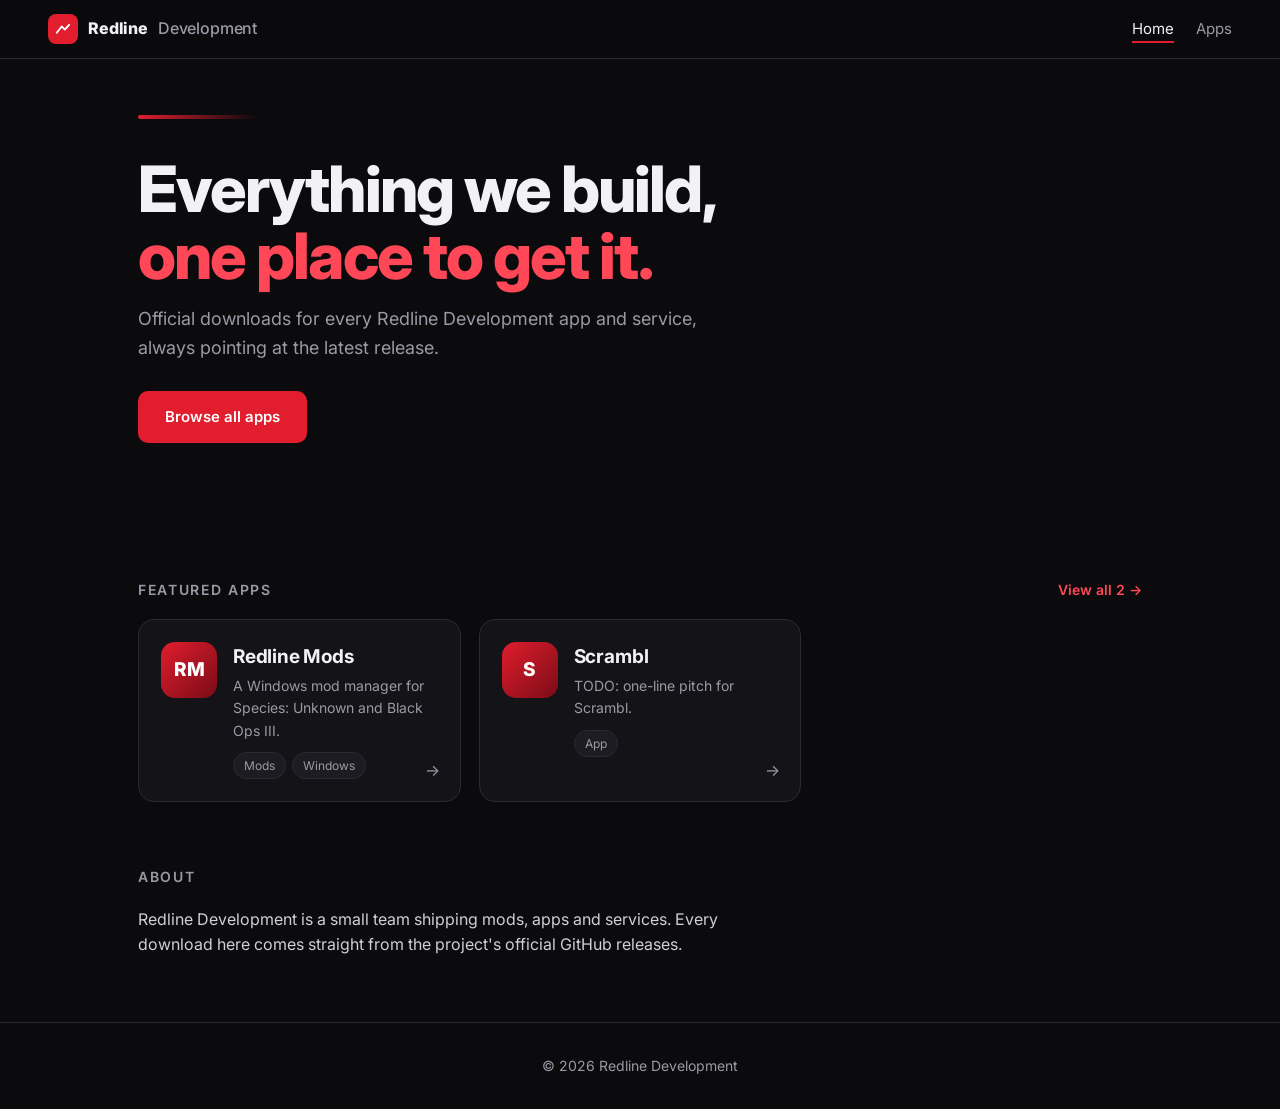
==== index.html @ cdb6545b "Add Apps page and per-app detail pages" ====
<!doctype html>
<html lang="en">
<head>
  <meta charset="utf-8">
  <meta name="viewport" content="width=device-width, initial-scale=1">
  <title>Redline Development</title>
  <meta name="description" content="Downloads for every Redline Development app and service.">
  <link rel="icon" href="data:image/svg+xml,<svg xmlns='http://www.w3.org/2000/svg' viewBox='0 0 32 32'><rect width='32' height='32' rx='7' fill='%23e11d2e'/><path d='M6 22 L14 12 L19 17 L26 9' stroke='white' stroke-width='3' fill='none' stroke-linecap='round' stroke-linejoin='round'/></svg>">
  <link rel="preconnect" href="https://fonts.googleapis.com">
  <link href="https://fonts.googleapis.com/css2?family=Inter:wght@400;500;600;800&display=swap" rel="stylesheet">
  <link rel="stylesheet" href="styles.css">
</head>
<body data-page="home">
  <header class="nav">
    <a class="brand" href="index.html">
      <span class="logo" aria-hidden="true"><svg viewBox="0 0 32 32"><path d="M6 22 L14 12 L19 17 L26 9"/></svg></span>
      Redline <span class="muted">Development</span>
    </a>
    <nav><a href="index.html" data-nav="home">Home</a><a href="apps.html" data-nav="apps">Apps</a></nav>
  </header>

  <main>
    <section class="hero">
      <div class="redline" aria-hidden="true"></div>
      <h1>Everything we build,<br><span class="accent">one place to get it.</span></h1>
      <p class="lead">Official downloads for every Redline Development app and service, always pointing at the latest release.</p>
      <a class="btn primary lg" href="apps.html">Browse all apps</a>
    </section>

    <section>
      <div class="section-head"><h2>Featured apps</h2><a class="link" href="apps.html">View all <span id="app-count"></span> →</a></div>
      <div id="featured" class="grid"></div>
    </section>

    <section class="about">
      <h2>About</h2>
      <p>Redline Development is a small team shipping mods, apps and services. Every download here comes straight from the project's official GitHub releases.</p>
    </section>
  </main>

  <footer>© <span data-year></span> Redline Development</footer>
  <script src="apps.js"></script>
  <script src="site.js"></script>
</body>
</html>
---- styles.css ----
:root{--bg:#0b0b0d;--surface:#141418;--surface-2:#1c1c22;--border:#2a2a32;--text:#f2f2f4;--muted:#9a9aa6;--body:#cfcfd6;--red:#e11d2e;--red-2:#ff4757}
*{box-sizing:border-box}
html{scroll-behavior:smooth}
body{margin:0;background:var(--bg);color:var(--text);font:16px/1.6 Inter,system-ui,-apple-system,Segoe UI,Roboto,sans-serif;min-height:100vh;display:flex;flex-direction:column}
a{color:inherit;text-decoration:none}
.muted{color:var(--muted)}.small{font-size:13px}
.accent{color:var(--red-2)}
.prose a,.panel a:not(.btn){color:var(--red-2)}
/* nav */
.nav{position:sticky;top:0;z-index:10;display:flex;justify-content:space-between;align-items:center;padding:14px clamp(16px,5vw,48px);background:rgba(11,11,13,.85);backdrop-filter:blur(10px);border-bottom:1px solid var(--border)}
.brand{display:flex;align-items:center;gap:10px;font-weight:800;letter-spacing:-.01em}
.brand .muted{font-weight:500}
.logo{width:30px;height:30px;border-radius:8px;background:var(--red);display:grid;place-items:center;flex:none}
.logo svg{width:20px;height:20px}.logo path{stroke:#fff;stroke-width:3;fill:none;stroke-linecap:round;stroke-linejoin:round}
.nav nav{display:flex;gap:22px;font-size:15px;color:var(--muted)}
.nav nav a:hover,.nav nav a.active{color:var(--text)}
.nav nav a.active{box-shadow:0 2px 0 var(--red)}
main{width:100%;max-width:1100px;margin:0 auto;padding:0 clamp(16px,5vw,48px);flex:1}
/* headings */
.hero{position:relative;padding:96px 0 72px}
.page-head{position:relative;padding:72px 0 32px}
.redline{position:absolute;left:0;top:48px;width:120px;height:4px;border-radius:2px;background:linear-gradient(90deg,var(--red),transparent)}
.hero .redline{top:56px}
h1{font-size:clamp(36px,6vw,64px);line-height:1.05;letter-spacing:-.03em;margin:0 0 16px;font-weight:800}
.lead{max-width:600px;font-size:18px;color:var(--muted);margin:0 0 28px}
h2{font-size:14px;text-transform:uppercase;letter-spacing:.12em;color:var(--muted);margin:0 0 18px;font-weight:600}
section{margin-bottom:64px}
.section-head{display:flex;justify-content:space-between;align-items:baseline;gap:16px}
.link{color:var(--red-2);font-weight:600;font-size:14px}.link:hover{text-decoration:underline}
/* search */
.search{width:100%;max-width:420px;padding:12px 16px;border-radius:10px;border:1px solid var(--border);background:var(--surface);color:var(--text);font:inherit}
.search:focus{outline:none;border-color:var(--red)}
.empty{grid-column:1/-1}
/* tiles */
.grid{display:grid;grid-template-columns:repeat(auto-fill,minmax(300px,1fr));gap:18px}
.tile{position:relative;display:flex;gap:16px;align-items:flex-start;padding:22px;background:var(--surface);border:1px solid var(--border);border-radius:16px;transition:border-color .2s,transform .2s,background .2s}
.tile:hover{border-color:var(--red);transform:translateY(-2px);background:#17171c}
.tile-body{min-width:0;flex:1}
.tile h3{margin:0;font-size:19px;letter-spacing:-.01em}
.tagline{margin:2px 0 10px;color:var(--muted);font-size:14px}
.tile-version{position:absolute;top:18px;right:18px;font-size:12px;font-weight:600;color:var(--muted)}
.arrow{position:absolute;right:20px;bottom:18px;color:var(--muted);transition:transform .2s,color .2s}
.tile:hover .arrow{color:var(--red-2);transform:translateX(3px)}
.app-icon{flex:none;width:56px;height:56px;border-radius:14px;background:linear-gradient(135deg,var(--red),#7a0c16);display:grid;place-items:center;font-weight:800;font-size:19px;overflow:hidden;color:#fff}
.app-icon img{width:100%;height:100%;object-fit:cover}
.app-icon.xl{width:96px;height:96px;border-radius:22px;font-size:32px}
.tags{display:flex;gap:6px;flex-wrap:wrap}.tags span{font-size:12px;padding:3px 10px;border-radius:999px;background:var(--surface-2);border:1px solid var(--border);color:var(--muted)}
/* buttons */
.btn{display:inline-block;padding:10px 18px;border-radius:10px;font-weight:600;font-size:14px;border:1px solid transparent;transition:background .2s,border-color .2s;text-align:center}
.btn.lg{padding:13px 26px;font-size:15px}
.btn.primary{background:var(--red);color:#fff}.btn.primary:hover{background:var(--red-2)}
.btn.disabled,.btn.disabled:hover{background:var(--surface-2);color:var(--muted);border-color:var(--border);cursor:default}
.btn.ghost{border-color:var(--border)}.btn.ghost:hover{border-color:var(--muted)}
/* app page */
.back{display:inline-block;margin:32px 0 0;color:var(--muted);font-size:14px}.back:hover{color:var(--text)}
.app-hero{display:flex;gap:28px;align-items:center;padding:32px 0 48px;border-bottom:1px solid var(--border);margin-bottom:48px}
.app-hero h1{font-size:clamp(32px,5vw,52px);margin-bottom:6px}
.app-hero .lead{margin-bottom:14px}
.app-hero-text{flex:1;min-width:0}
.app-hero-cta{display:flex;flex-direction:column;align-items:center;gap:8px}
.app-layout{display:grid;grid-template-columns:minmax(0,1fr) 280px;gap:40px}
.prose{color:var(--body);margin:0 0 14px;max-width:680px}
.features{margin:0;padding:0;list-style:none;display:grid;gap:10px}
.features li{position:relative;padding-left:22px;color:var(--body)}
.features li::before{content:"";position:absolute;left:0;top:.62em;width:10px;height:3px;border-radius:2px;background:var(--red)}
.gallery{display:grid;grid-template-columns:repeat(auto-fill,minmax(220px,1fr));gap:14px}
.gallery figure{margin:0}
.gallery img{width:100%;aspect-ratio:16/10;object-fit:cover;border-radius:12px;border:1px solid var(--border);display:block}
.gallery figcaption{font-size:13px;color:var(--muted);margin-top:6px}
.shot-ph{aspect-ratio:16/10;border-radius:12px;border:1px dashed var(--border);background:repeating-linear-gradient(135deg,var(--surface),var(--surface) 12px,#16161b 12px,#16161b 24px);display:grid;place-items:center}
.shot-ph span{font-size:13px;color:var(--muted)}
.panel{padding:18px 20px;background:var(--surface);border:1px solid var(--border);border-radius:14px;font-size:14px}
.panel h3{margin:0 0 12px;font-size:15px}
.app-side{position:sticky;top:84px;align-self:start}
dl{display:grid;grid-template-columns:auto 1fr;gap:8px 16px;margin:0 0 16px}
dt{color:var(--muted)}dd{margin:0;text-align:right;font-weight:500}
.side-links{display:flex;flex-direction:column;gap:8px;border-top:1px solid var(--border);padding-top:14px}
.side-links a{color:var(--red-2)}.side-links a:hover{text-decoration:underline}
.assets{list-style:none;margin:0;padding:0;display:grid;gap:8px}
.assets li{display:flex;justify-content:space-between;gap:12px}.assets a{word-break:break-all}
.notfound{padding:96px 0;text-align:center}
.about p{max-width:640px;color:var(--body);margin:0}
footer{text-align:center;padding:32px 16px;color:var(--muted);font-size:14px;border-top:1px solid var(--border)}
@media (max-width:820px){
  .app-layout{grid-template-columns:1fr;gap:0}
  .app-side{position:static;margin-bottom:48px}
  .app-hero{flex-direction:column;align-items:flex-start;gap:18px}
  .app-hero-cta{align-items:flex-start}
}
@media (max-width:480px){.grid{grid-template-columns:1fr}.hero{padding:72px 0 48px}.nav nav{gap:16px}}
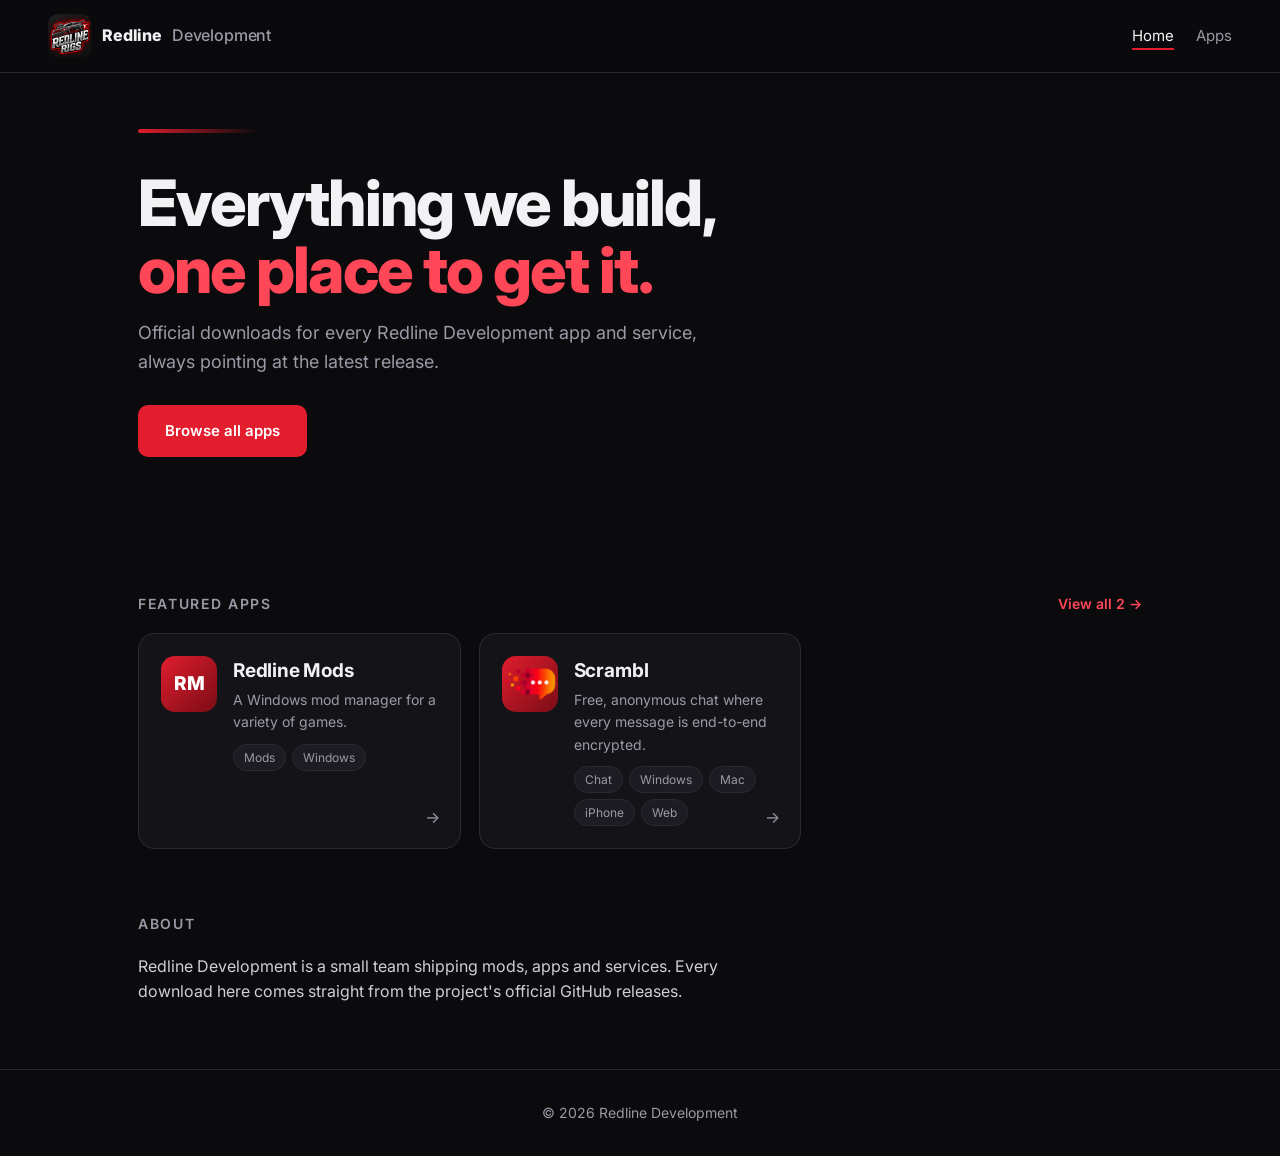
==== commit 86ded5b5: "Use Redline logo in header" ====
--- a/index.html
+++ b/index.html
@@ -5,7 +5,7 @@
   <meta name="viewport" content="width=device-width, initial-scale=1">
   <title>Redline Development</title>
   <meta name="description" content="Downloads for every Redline Development app and service.">
-  <link rel="icon" href="data:image/svg+xml,<svg xmlns='http://www.w3.org/2000/svg' viewBox='0 0 32 32'><rect width='32' height='32' rx='7' fill='%23e11d2e'/><path d='M6 22 L14 12 L19 17 L26 9' stroke='white' stroke-width='3' fill='none' stroke-linecap='round' stroke-linejoin='round'/></svg>">
+  <link rel="icon" type="image/png" href="assets/brand/favicon.png">
   <link rel="preconnect" href="https://fonts.googleapis.com">
   <link href="https://fonts.googleapis.com/css2?family=Inter:wght@400;500;600;800&display=swap" rel="stylesheet">
   <link rel="stylesheet" href="styles.css">
@@ -13,7 +13,7 @@
 <body data-page="home">
   <header class="nav">
     <a class="brand" href="index.html">
-      <span class="logo" aria-hidden="true"><svg viewBox="0 0 32 32"><path d="M6 22 L14 12 L19 17 L26 9"/></svg></span>
+      <img class="logo" src="assets/brand/logo.png" alt="" width="44" height="44">
       Redline <span class="muted">Development</span>
     </a>
     <nav><a href="index.html" data-nav="home">Home</a><a href="apps.html" data-nav="apps">Apps</a></nav>
--- a/styles.css
+++ b/styles.css
@@ -10,8 +10,7 @@
 .nav{position:sticky;top:0;z-index:10;display:flex;justify-content:space-between;align-items:center;padding:14px clamp(16px,5vw,48px);background:rgba(11,11,13,.85);backdrop-filter:blur(10px);border-bottom:1px solid var(--border)}
 .brand{display:flex;align-items:center;gap:10px;font-weight:800;letter-spacing:-.01em}
 .brand .muted{font-weight:500}
-.logo{width:30px;height:30px;border-radius:8px;background:var(--red);display:grid;place-items:center;flex:none}
-.logo svg{width:20px;height:20px}.logo path{stroke:#fff;stroke-width:3;fill:none;stroke-linecap:round;stroke-linejoin:round}
+.logo{width:44px;height:44px;border-radius:10px;object-fit:cover;display:block;flex:none}
 .nav nav{display:flex;gap:22px;font-size:15px;color:var(--muted)}
 .nav nav a:hover,.nav nav a.active{color:var(--text)}
 .nav nav a.active{box-shadow:0 2px 0 var(--red)}
@@ -88,3 +87,9 @@
   .app-hero-cta{align-items:flex-start}
 }
 @media (max-width:480px){.grid{grid-template-columns:1fr}.hero{padding:72px 0 48px}.nav nav{gap:16px}}
+.dl-list{list-style:none;margin:0;padding:0;display:grid;gap:4px}
+.dl-list li{display:flex;justify-content:space-between;align-items:center;gap:16px;padding:12px 0;border-bottom:1px solid var(--border)}
+.dl-list li:last-child{border-bottom:0}
+.dl-list li>div{display:flex;flex-direction:column;min-width:0}
+.dl-list .btn{flex:none;padding:8px 14px}
+.side-links+.side-links{margin-top:14px}
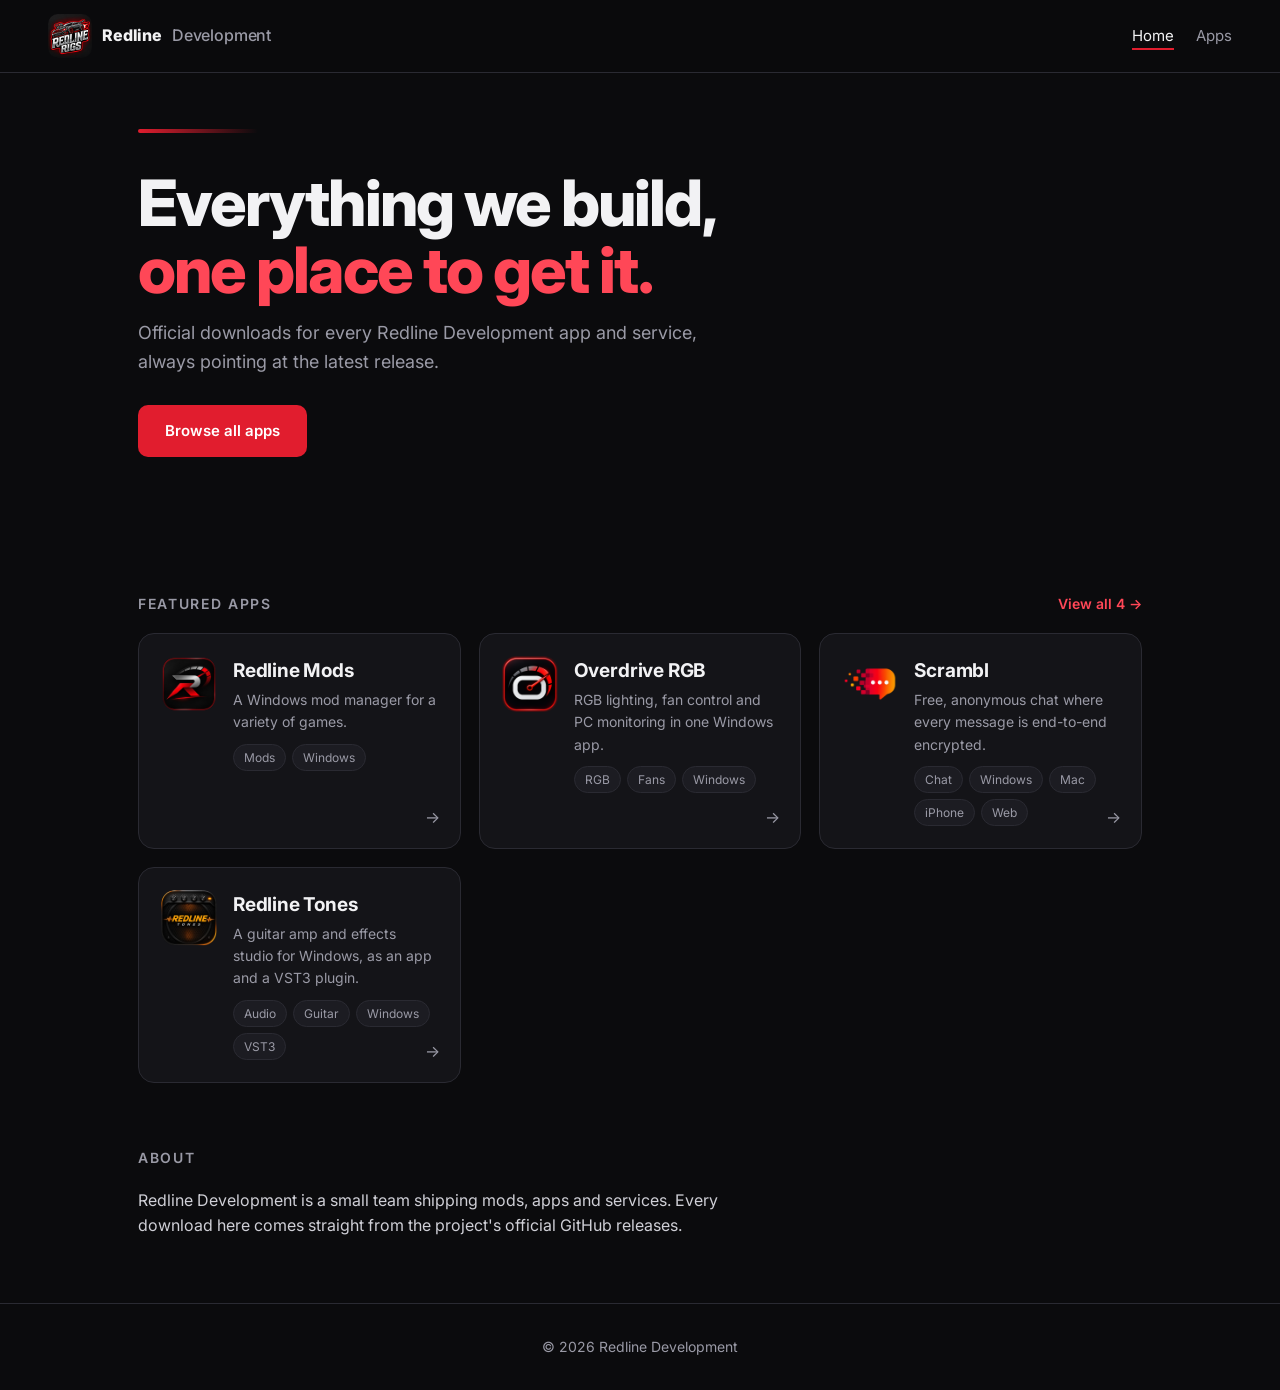
==== commit 54ede85e: "Scrambl downloads from scrambl.duckdns.org (1.7.0), Redline Tones 1.4.4, cache-busting" ====
--- a/index.html
+++ b/index.html
@@ -8,7 +8,7 @@
   <link rel="icon" type="image/png" href="assets/brand/favicon.png">
   <link rel="preconnect" href="https://fonts.googleapis.com">
   <link href="https://fonts.googleapis.com/css2?family=Inter:wght@400;500;600;800&display=swap" rel="stylesheet">
-  <link rel="stylesheet" href="styles.css">
+  <link rel="stylesheet" href="styles.css?v=202611252351">
 </head>
 <body data-page="home">
   <header class="nav">
@@ -39,7 +39,7 @@
   </main>
 
   <footer>© <span data-year></span> Redline Development</footer>
-  <script src="apps.js"></script>
-  <script src="site.js"></script>
+  <script src="apps.js?v=202611252351"></script>
+  <script src="site.js?v=202611252351"></script>
 </body>
 </html>
--- a/styles.css
+++ b/styles.css
@@ -42,6 +42,7 @@
 .tile:hover .arrow{color:var(--red-2);transform:translateX(3px)}
 .app-icon{flex:none;width:56px;height:56px;border-radius:14px;background:linear-gradient(135deg,var(--red),#7a0c16);display:grid;place-items:center;font-weight:800;font-size:19px;overflow:hidden;color:#fff}
 .app-icon img{width:100%;height:100%;object-fit:cover}
+.app-icon:has(img){background:none}
 .app-icon.xl{width:96px;height:96px;border-radius:22px;font-size:32px}
 .tags{display:flex;gap:6px;flex-wrap:wrap}.tags span{font-size:12px;padding:3px 10px;border-radius:999px;background:var(--surface-2);border:1px solid var(--border);color:var(--muted)}
 /* buttons */
@@ -62,12 +63,22 @@
 .features{margin:0;padding:0;list-style:none;display:grid;gap:10px}
 .features li{position:relative;padding-left:22px;color:var(--body)}
 .features li::before{content:"";position:absolute;left:0;top:.62em;width:10px;height:3px;border-radius:2px;background:var(--red)}
-.gallery{display:grid;grid-template-columns:repeat(auto-fill,minmax(220px,1fr));gap:14px}
-.gallery figure{margin:0}
-.gallery img{width:100%;aspect-ratio:16/10;object-fit:cover;border-radius:12px;border:1px solid var(--border);display:block}
-.gallery figcaption{font-size:13px;color:var(--muted);margin-top:6px}
-.shot-ph{aspect-ratio:16/10;border-radius:12px;border:1px dashed var(--border);background:repeating-linear-gradient(135deg,var(--surface),var(--surface) 12px,#16161b 12px,#16161b 24px);display:grid;place-items:center}
+.shots-sec h2{margin-bottom:14px}
+.shots-wrap{position:relative;--shot-h:340px}
+.shots{display:flex;gap:14px;overflow-x:auto;scroll-snap-type:x mandatory;scroll-behavior:smooth;overscroll-behavior-x:contain;scrollbar-width:none;-ms-overflow-style:none}
+.shots::-webkit-scrollbar{display:none}
+.shots figure{margin:0;flex:none;scroll-snap-align:start;display:flex;flex-direction:column;width:min-content}
+.shots img{height:var(--shot-h);width:auto;max-width:none;border-radius:12px;border:1px solid var(--border);display:block}
+.shots figcaption{font-size:13px;color:var(--muted);margin-top:8px}
+.shot-ph{height:var(--shot-h);aspect-ratio:16/9;border-radius:12px;border:1px dashed var(--border);background:repeating-linear-gradient(135deg,var(--surface),var(--surface) 12px,#16161b 12px,#16161b 24px);display:grid;place-items:center}
 .shot-ph span{font-size:13px;color:var(--muted)}
+.shots-btn{position:absolute;top:var(--btn-top,calc(var(--shot-h) / 2));transform:translateY(-50%);z-index:2;width:40px;height:40px;border-radius:50%;border:1px solid rgba(255,255,255,.15);background:rgba(10,10,12,.72);backdrop-filter:blur(6px);color:#fff;font:600 26px/1 Inter,system-ui,sans-serif;display:grid;place-items:center;padding:0 0 4px;cursor:pointer;transition:background .2s}
+.shots-btn:hover{background:rgba(10,10,12,.9)}
+.shots-btn:focus-visible{outline:2px solid var(--red-2);outline-offset:2px}
+.shots-btn[hidden]{display:none}
+.shots-btn.prev{left:8px}.shots-btn.next{right:8px}
+@media (max-width:600px){.shots-wrap{--shot-h:220px}.shots figure{width:85%}.shots img{width:100%;height:auto;max-height:var(--shot-h);object-fit:cover;object-position:left top}.shots .shot-ph{width:100%;height:auto}}
+@media (prefers-reduced-motion:reduce){.shots{scroll-behavior:auto}}
 .panel{padding:18px 20px;background:var(--surface);border:1px solid var(--border);border-radius:14px;font-size:14px}
 .panel h3{margin:0 0 12px;font-size:15px}
 .app-side{position:sticky;top:84px;align-self:start}
@@ -81,7 +92,7 @@
 .about p{max-width:640px;color:var(--body);margin:0}
 footer{text-align:center;padding:32px 16px;color:var(--muted);font-size:14px;border-top:1px solid var(--border)}
 @media (max-width:820px){
-  .app-layout{grid-template-columns:1fr;gap:0}
+  .app-layout{grid-template-columns:minmax(0,1fr);gap:0}
   .app-side{position:static;margin-bottom:48px}
   .app-hero{flex-direction:column;align-items:flex-start;gap:18px}
   .app-hero-cta{align-items:flex-start}
